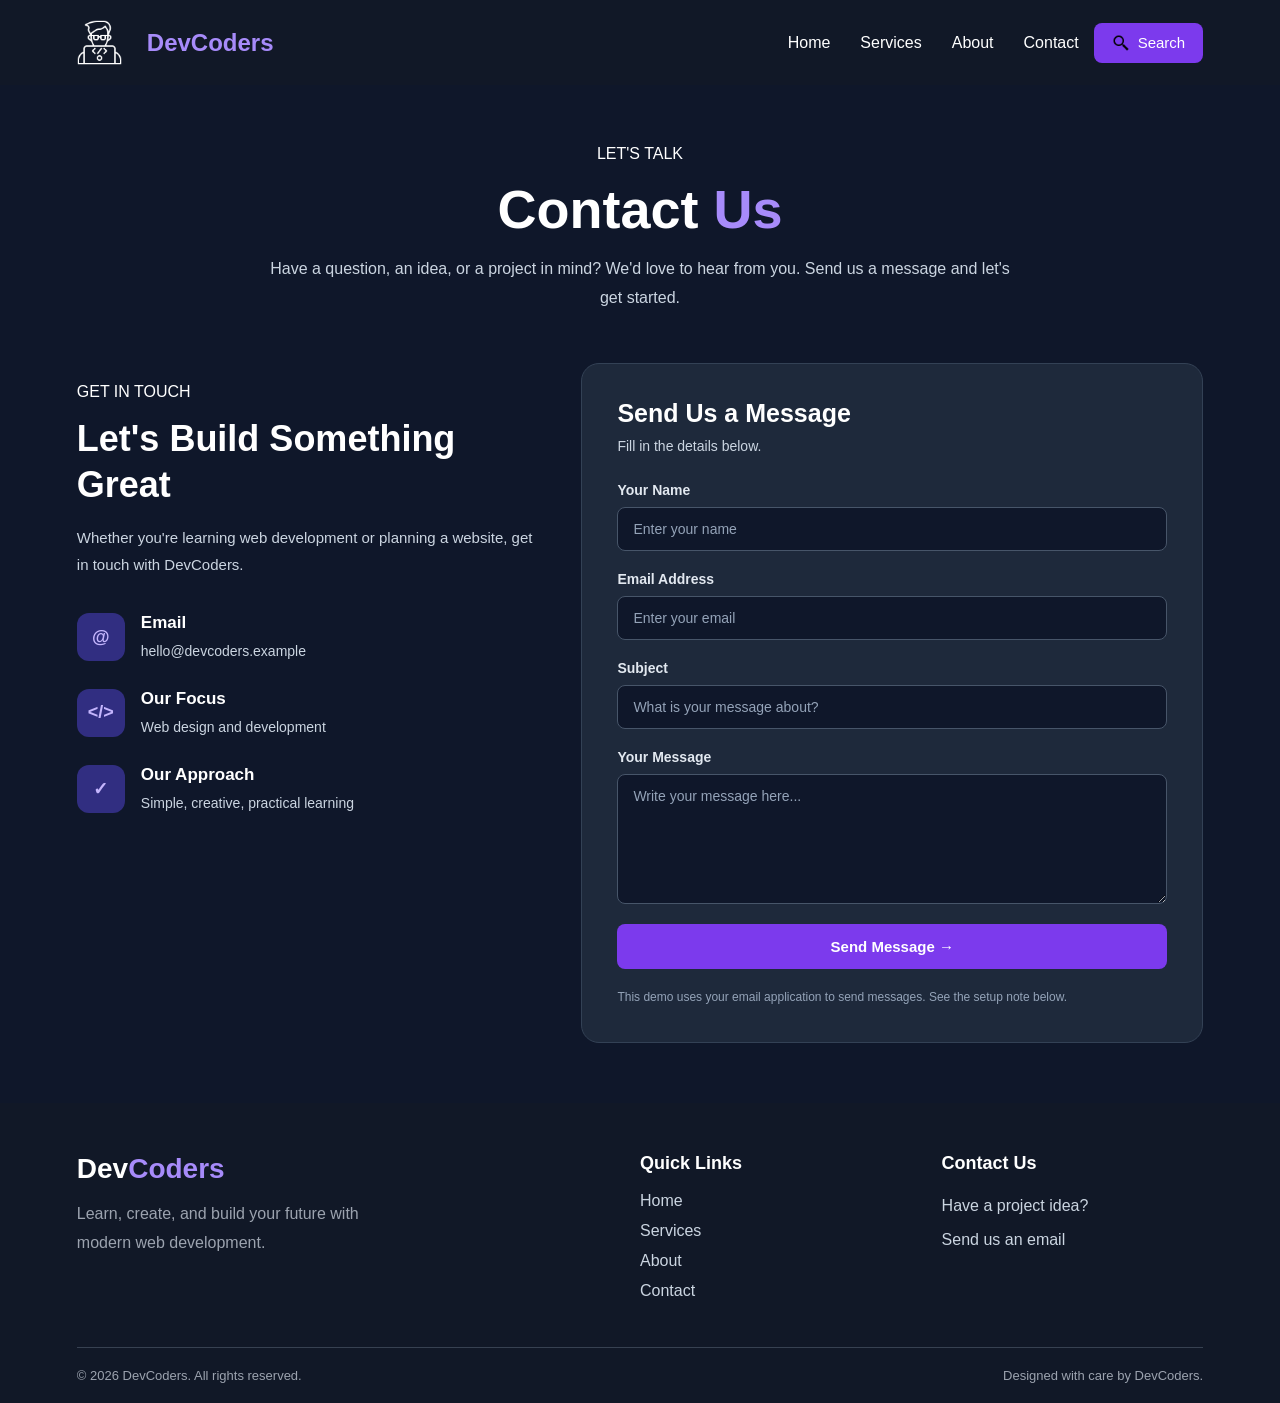
==== contact.html @ a84eab38 "Add files via upload" ====
<!DOCTYPE html>
<html lang="en">
<head>
    <meta charset="UTF-8">
    <meta name="viewport" content="width=device-width, initial-scale=1.0">

    <title>Contact Us | DevCoders</title>

    <link rel="stylesheet" href="style.css">
</head>
<body>

    <!-- NAVBAR -->
    <header class="header">

        <div class="logo">
            <img src="img/coding.png" alt="DevCoders Logo">
        </div>

        <div class="logotext">DevCoders</div>

        <nav class="navbar">
            <ul>
                <li><a href="index.html">Home</a></li>
                <li><a href="services.html">Services</a></li>
                <li><a href="about.html">About</a></li>
                <li><a href="contact.html">Contact</a></li>
            </ul>
        </nav>

        <div class="button">
            <button class="search-btn" type="button">
                <img src="img/search-icon.png" alt="">
                Search
            </button>
        </div>

    </header>

    <!-- CONTACT PAGE -->
    <main class="contact-page">

        <!-- Page heading -->
        <section class="contact-hero">
            <p class="section-tag">LET'S TALK</p>

            <h1>Contact <span>Us</span></h1>

            <p>
                Have a question, an idea, or a project in mind?
                We'd love to hear from you. Send us a message
                and let's get started.
            </p>
        </section>

        <!-- Contact content -->
        <section class="contact-container">

            <!-- Contact information -->
            <div class="contact-info">
                <p class="section-tag">GET IN TOUCH</p>

                <h2>Let's Build Something Great</h2>

                <p class="contact-info-description">
                    Whether you're learning web development or
                    planning a website, get in touch with DevCoders.
                </p>

                <div class="contact-info-item">
                    <div class="contact-info-icon">@</div>

                    <div>
                        <h3>Email</h3>
                        <p>hello@devcoders.example</p>
                    </div>
                </div>

                <div class="contact-info-item">
                    <div class="contact-info-icon">&lt;/&gt;</div>

                    <div>
                        <h3>Our Focus</h3>
                        <p>Web design and development</p>
                    </div>
                </div>

                <div class="contact-info-item">
                    <div class="contact-info-icon">✓</div>

                    <div>
                        <h3>Our Approach</h3>
                        <p>Simple, creative, practical learning</p>
                    </div>
                </div>
            </div>

            <!-- Contact form -->
            <div class="contact-form-card">

                <h2>Send Us a Message</h2>

                <p class="form-description">
                    Fill in the details below.
                </p>

                <form class="contact-form"
                      action="mailto:hello@devcoders.example"
                      method="post"
                      enctype="text/plain">

                    <div class="form-group">
                        <label for="name">Your Name</label>

                        <input
                            type="text"
                            id="name"
                            name="Name"
                            placeholder="Enter your name"
                            required>
                    </div>

                    <div class="form-group">
                        <label for="email">Email Address</label>

                        <input
                            type="email"
                            id="email"
                            name="Email"
                            placeholder="Enter your email"
                            required>
                    </div>

                    <div class="form-group">
                        <label for="subject">Subject</label>

                        <input
                            type="text"
                            id="subject"
                            name="Subject"
                            placeholder="What is your message about?"
                            required>
                    </div>

                    <div class="form-group">
                        <label for="message">Your Message</label>

                        <textarea
                            id="message"
                            name="Message"
                            rows="5"
                            placeholder="Write your message here..."
                            required></textarea>
                    </div>

                    <button type="submit" class="contact-submit">
                        Send Message &rarr;
                    </button>

                </form>

                <p class="form-note">
                    This demo uses your email application to send
                    messages. See the setup note below.
                </p>

            </div>

        </section>

    </main>

    <!-- FOOTER: Same design as homepage -->
    <footer class="footer">

        <div class="footer-container">

            <div class="footer-brand">
                <h2>Dev<span>Coders</span></h2>

                <p>
                    Learn, create, and build your future
                    with modern web development.
                </p>
            </div>

            <div class="footer-links">
                <h3>Quick Links</h3>

                <ul>
                    <li><a href="index.html">Home</a></li>
                    <li><a href="services.html">Services</a></li>
                    <li><a href="about.html">About</a></li>
                    <li><a href="contact.html">Contact</a></li>
                </ul>
            </div>

            <div class="footer-contact">
                <h3>Contact Us</h3>

                <p>Have a project idea?</p>

                <a href="mailto:hello@devcoders.example">
                    Send us an email
                </a>
            </div>

        </div>

        <div class="footer-bottom">
            <p>&copy; 2026 DevCoders. All rights reserved.</p>

            <p>Designed with care by DevCoders.</p>
        </div>

    </footer>

</body>
</html>
---- style.css ----
/* Reset default browser spacing */
* {
    margin: 0;
    padding: 0;
    box-sizing: border-box;
}

/* Whole page */
body {
    font-family: Arial, sans-serif;
    background-color: #f5f7fb;
}

/* Header */
.header {
    display: flex;
    align-items: center;
    justify-content: space-between;
    background-color: #111827;
    padding: 15px 6%;
    color: white;
    min-height: 85px;
    gap: 15px;
}

/* Logo image */
.logo img {
    width: 45px;
    height: 45px;
    object-fit: contain;
    display: block;
    filter: invert(100%);
}

/* Logo text */
.logotext {
    font-size: 24px;
    font-weight: bold;
    color: #a78bfa;
    margin-right: auto;
    margin-left: 10px;
}

/* Navigation list */
.navbar ul {
    display: flex;
    align-items: center;
    gap: 30px;
    list-style: none;
}

/* Navigation links */
.navbar a {
    color: white;
    text-decoration: none;
    font-size: 16px;
    transition: color 0.3s;
}

/* Hover effect */
.navbar a:hover {
    color: #a78bfa;
}

/* Search button */
.search-btn {
    display: flex;
    align-items: center;
    gap: 8px;
    background-color: #7c3aed;
    color: white;
    border: none;
    padding: 11px 18px;
    border-radius: 8px;
    font-size: 15px;
    cursor: pointer;
}

/* Search icon */
.search-btn img {
    width: 18px;
    height: 18px;
    object-fit: contain;
}

/* Button hover */
.search-btn:hover {
    background-color: #6d28d9;
}

/* Main content area */

/* Main section */
.main {
    padding: 40px 6%;
    background-color: #0f172a;
}

/* Hero layout */
.hero {
    display: flex;
    align-items: center;
    justify-content: space-between;
    gap: 50px;
    max-width: 1200px;
    min-height: 520px;
    margin: 0 auto;
    padding: 50px 0;
}

/* Left side */
.hero-content {
    flex: 1;
    max-width: 600px;
}

/* Small welcome label */
.hero-tag {
    color: #c4b5fd;
    font-size: 13px;
    font-weight: bold;
    letter-spacing: 2px;
    margin-bottom: 20px;
}

/* Main heading */
.hero-content h1 {
    color: #ffffff;
    font-size: clamp(36px, 4.5vw, 58px);
    line-height: 1.15;
    margin-bottom: 22px;
}

/* Purple heading text */
.hero-content h1 span {
    display: block;
    color: #a78bfa;
}

/* Description */
.hero-description {
    color: #cbd5e1;
    font-size: 17px;
    line-height: 1.8;
    margin-bottom: 28px;
}

/* Buttons container */
.hero-buttons {
    display: flex;
    flex-wrap: wrap;
    gap: 15px;
    margin-bottom: 25px;
}

/* Both buttons */
.hero-btn {
    display: inline-block;
    padding: 14px 22px;
    border-radius: 8px;
    text-decoration: none;
    font-weight: bold;
    transition: 0.3s;
}

/* First button */
.primary-btn {
    background-color: #7c3aed;
    color: #ffffff;
}

.primary-btn:hover {
    background-color: #6d28d9;
    transform: translateY(-2px);
}

/* Second button */
.secondary-btn {
    border: 1px solid #64748b;
    color: #ffffff;
}

.secondary-btn:hover {
    border-color: #a78bfa;
    color: #c4b5fd;
}

/* Feature text */
.hero-features {
    display: flex;
    flex-wrap: wrap;
    gap: 20px;
    color: #cbd5e1;
    font-size: 13px;
}

/* Right side */
.hero-visual {
    flex: 1;
    min-width: 0;
    max-width: 480px;
    width: 100%;
}

/* Code card */
.code-card {
    background-color: #1e293b;
    border: 1px solid #334155;
    border-radius: 16px;
    overflow: hidden;
    box-shadow: 0 20px 50px rgba(0, 0, 0, 0.3);
}

/* Card top bar */
.code-header {
    display: flex;
    align-items: center;
    gap: 8px;
    padding: 16px;
    background-color: #273449;
}

/* Window dots */
.dot {
    width: 11px;
    height: 11px;
    border-radius: 50%;
}

.red {
    background-color: #f87171;
}

.yellow {
    background-color: #fbbf24;
}

.green {
    background-color: #4ade80;
}

.code-title {
    color: #cbd5e1;
    font-size: 13px;
    margin-left: 10px;
}

/* Card content */
.code-content {
    padding: 30px;
    color: #c4b5fd;
    font-family: monospace;
}

.code-content h2 {
    color: #ffffff;
    font-family: Arial, sans-serif;
    font-size: clamp(20px, 3vw, 28px);
    margin: 15px 0;
    overflow-wrap: anywhere;
}

.code-purple {
    color: #c084fc;
}

.code-comment {
    color: #94a3b8;
    margin-top: 25px;
    overflow-wrap: anywhere;
}

/* Skills labels */
.code-skills {
    display: flex;
    flex-wrap: wrap;
    gap: 10px;
    margin-top: 25px;
}

.code-skills span {
    background-color: #334155;
    color: #e2e8f0;
    padding: 8px 12px;
    border-radius: 6px;
    font-size: 12px;
}

/* Tablet and mobile */
@media (max-width: 800px) {
    .main {
        padding: 20px 6%;
    }

    .hero {
        flex-direction: column;
        align-items: stretch;
        gap: 40px;
        padding: 45px 0;
    }

    .hero-content {
        max-width: 100%;
    }

    .hero-visual {
        max-width: 100%;
    }

    .hero-content h1 {
        font-size: clamp(34px, 7vw, 48px);
    }
}

/* Small phones */
@media (max-width: 480px) {
    .hero-buttons {
        flex-direction: column;
    }

    .hero-btn {
        text-align: center;
    }

    .hero-features {
        flex-direction: column;
        gap: 10px;
    }

    .code-content {
        padding: 20px;
    }
}

/* Footer */

/* Footer */
.footer {
    background-color: #111827;
    color: #cbd5e1;
    padding: 50px 6% 20px;
}

/* Footer columns */
.footer-container {
    max-width: 1200px;
    margin: 0 auto;
    display: grid;
    grid-template-columns: 2fr 1fr 1fr;
    gap: 40px;
    padding-bottom: 35px;
}

/* Brand name */
.footer-brand h2 {
    color: #ffffff;
    font-size: 28px;
    margin-bottom: 15px;
}

.footer-brand h2 span {
    color: #a78bfa;
}

/* Brand description */
.footer-brand p {
    max-width: 320px;
    color: #9ca3af;
    line-height: 1.8;
}

/* Footer headings */
.footer-links h3,
.footer-contact h3 {
    color: #ffffff;
    font-size: 18px;
    margin-bottom: 18px;
}

/* Remove list bullets */
.footer-links ul {
    list-style: none;
}

/* Space between links */
.footer-links li {
    margin-bottom: 12px;
}

/* Footer links */
.footer a {
    color: #cbd5e1;
    text-decoration: none;
    transition: color 0.3s;
}

.footer a:hover {
    color: #a78bfa;
}

/* Contact paragraph */
.footer-contact p {
    margin-bottom: 12px;
    line-height: 1.7;
}

/* Copyright section */
.footer-bottom {
    max-width: 1200px;
    margin: 0 auto;
    padding-top: 20px;
    border-top: 1px solid #374151;
    display: flex;
    justify-content: space-between;
    align-items: center;
    gap: 15px;
    flex-wrap: wrap;
    color: #9ca3af;
    font-size: 13px;
}

/* Tablet layout */
@media (max-width: 800px) {
    .footer-container {
        grid-template-columns: 1fr 1fr;
        gap: 30px;
    }

    .footer-brand {
        grid-column: 1 / -1;
    }
}

/* Mobile layout */
@media (max-width: 480px) {
    .footer {
        padding: 35px 6% 20px;
    }

    .footer-container {
        grid-template-columns: 1fr;
        gap: 28px;
    }

    .footer-brand {
        grid-column: auto;
    }

    .footer-bottom {
        flex-direction: column;
        align-items: flex-start;
        line-height: 1.6;
    }
}




/* Separate Services Page */

.services-page {
    background: #0f172a;
    color: #fff;
    padding: 60px 6%;
    min-height: 70vh;
}

.services-hero {
    max-width: 750px;
    margin: 0 auto 50px;
    text-align: center;
}

.services-hero h1 {
    font-size: clamp(36px, 5vw, 52px);
    margin: 15px 0;
}

.services-hero h1 span {
    color: #a78bfa;
}

.services-hero > p:last-child {
    color: #cbd5e1;
    font-size: 16px;
    line-height: 1.8;
}

.services-page .services-container {
    max-width: 1200px;
}

.services-page .service-card {
    height: 100%;
}

.services-page .service-card h2 {
    font-size: 21px;
    margin-bottom: 15px;
}

.services-cta {
    text-align: center;
    margin: 70px auto 10px;
}

.services-cta h2 {
    font-size: clamp(25px, 4vw, 36px);
    margin-bottom: 15px;
}

.services-cta p {
    color: #cbd5e1;
    line-height: 1.8;
    margin-bottom: 25px;
}
/* Three-card layout */
.services-container {
    display: grid;
    grid-template-columns: repeat(3, minmax(0, 1fr));
    gap: 25px;
    max-width: 1200px;
    margin: 0 auto;
}

/* Individual card */
.service-card {
    background-color: #1e293b;
    border: 1px solid #334155;
    border-radius: 16px;
    padding: 30px;
    display: flex;
    flex-direction: column;
    align-items: flex-start;
    transition: transform 0.3s, border-color 0.3s,
                box-shadow 0.3s;
}

/* Card hover effect */
.service-card:hover {
    transform: translateY(-8px);
    border-color: #8b5cf6;
    box-shadow: 0 15px 35px rgba(124, 58, 237, 0.15);
}

/* Icon box */
.service-icon {
    width: 58px;
    height: 58px;
    display: flex;
    align-items: center;
    justify-content: center;
    background-color: #312e81;
    color: #c4b5fd;
    border-radius: 12px;
    font-size: 27px;
    font-weight: bold;
    margin-bottom: 24px;
}

/* Card title */
.service-card h3 {
    color: #ffffff;
    font-size: 21px;
    margin-bottom: 15px;
}

/* Card description */
.service-card p {
    color: #cbd5e1;
    font-size: 15px;
    line-height: 1.8;
    margin-bottom: 24px;
}

/* Link at bottom */
.service-link {
    color: #c4b5fd;
    text-decoration: none;
    font-weight: bold;
    margin-top: auto;
}

.service-link:hover {
    color: #ffffff;
}

@media (max-width: 600px) {
    .services-page {
        padding: 40px 6%;
    }

    .services-cta {
        margin-top: 45px;
    }
}


/* ==============================
   ABOUT PAGE
============================== */

.about-page {
    background-color: #0f172a;
    color: #ffffff;
    padding: 60px 6%;
}

/* About introduction */
.about-hero {
    max-width: 800px;
    margin: 0 auto 70px;
    text-align: center;
}

.about-hero h1 {
    font-size: clamp(36px, 5vw, 54px);
    margin: 15px 0;
}

.about-hero h1 span,
.about-text h2 span {
    color: #a78bfa;
}

.about-hero > p:last-child {
    max-width: 680px;
    margin: 0 auto;
    color: #cbd5e1;
    font-size: 17px;
    line-height: 1.8;
}

/* Story section */
.about-content {
    max-width: 1200px;
    margin: 0 auto 70px;

    display: grid;
    grid-template-columns: repeat(2, minmax(0, 1fr));
    align-items: center;
    gap: 50px;
}

.about-text h2 {
    font-size: clamp(28px, 4vw, 40px);
    line-height: 1.3;
    margin: 15px 0 22px;
}

.about-text > p:not(.section-tag) {
    color: #cbd5e1;
    font-size: 15px;
    line-height: 1.9;
    margin-bottom: 18px;
}

/* Decorative code panel */
.about-visual {
    min-width: 0;
}

.about-code-card {
    background-color: #1e293b;
    border: 1px solid #334155;
    border-radius: 18px;
    padding: 35px;
    box-shadow: 0 20px 50px rgba(0, 0, 0, 0.2);
}

.about-code-card .code-comment {
    color: #94a3b8;
    font-family: monospace;
    overflow-wrap: anywhere;
}

.about-code-card h3 {
    font-size: clamp(34px, 5vw, 52px);
    line-height: 1.3;
    margin: 25px 0;
}

.about-code-card h3 span {
    color: #a78bfa;
}

.about-skills {
    display: flex;
    flex-wrap: wrap;
    gap: 10px;
}

.about-skills span {
    background-color: #312e81;
    color: #ddd6fe;
    padding: 9px 12px;
    border-radius: 7px;
    font-size: 12px;
}

/* Mission, vision, values */
.about-values {
    max-width: 1200px;
    margin: 0 auto 70px;

    display: grid;
    grid-template-columns: repeat(3, minmax(0, 1fr));
    gap: 25px;
}

.value-card {
    background-color: #1e293b;
    border: 1px solid #334155;
    border-radius: 16px;
    padding: 30px;

    transition:
        transform 0.3s,
        border-color 0.3s,
        box-shadow 0.3s;
}

.value-card:hover {
    transform: translateY(-6px);
    border-color: #8b5cf6;
    box-shadow: 0 15px 35px rgba(124, 58, 237, 0.12);
}

.value-card .service-icon {
    margin-bottom: 20px;
}

.value-card h2 {
    font-size: 21px;
    margin-bottom: 15px;
}

.value-card p {
    color: #cbd5e1;
    font-size: 15px;
    line-height: 1.8;
}

/* About call to action */
.about-cta {
    max-width: 800px;
    margin: 0 auto;
    text-align: center;
    padding: 35px 0 20px;
}

.about-cta h2 {
    font-size: clamp(26px, 4vw, 36px);
    margin-bottom: 15px;
}

.about-cta p {
    color: #cbd5e1;
    line-height: 1.8;
    margin-bottom: 25px;
}

/* Tablet */
@media (max-width: 900px) {
    .about-content {
        grid-template-columns: 1fr;
        gap: 30px;
    }

    .about-values {
        grid-template-columns: repeat(2, minmax(0, 1fr));
    }
}

/* Mobile */
@media (max-width: 600px) {
    .about-page {
        padding: 40px 6%;
    }

    .about-hero {
        margin-bottom: 45px;
    }

    .about-content {
        margin-bottom: 45px;
    }

    .about-code-card {
        padding: 25px;
    }

    .about-values {
        grid-template-columns: 1fr;
        gap: 20px;
        margin-bottom: 45px;
    }

    .value-card {
        padding: 25px;
    }
}


/* ==============================
   CONTACT PAGE
============================== */

.contact-page {
    background-color: #0f172a;
    color: #ffffff;
    padding: 60px 6%;
    min-height: 70vh;
}

/* Page heading */
.contact-hero {
    max-width: 750px;
    margin: 0 auto 50px;
    text-align: center;
}

.contact-hero h1 {
    font-size: clamp(36px, 5vw, 54px);
    margin: 15px 0;
}

.contact-hero h1 span {
    color: #a78bfa;
}

.contact-hero > p:last-child {
    color: #cbd5e1;
    font-size: 16px;
    line-height: 1.8;
}

/* Main two-column layout */
.contact-container {
    display: grid;
    grid-template-columns: minmax(0, 0.85fr) minmax(0, 1.15fr);
    gap: 45px;
    max-width: 1200px;
    margin: 0 auto;
    align-items: start;
}

/* Left contact information */
.contact-info {
    padding: 20px 0;
}

.contact-info h2 {
    font-size: clamp(26px, 3vw, 36px);
    line-height: 1.3;
    margin: 15px 0;
}

.contact-info-description {
    color: #cbd5e1;
    font-size: 15px;
    line-height: 1.8;
    margin-bottom: 35px;
}

.contact-info-item {
    display: flex;
    align-items: flex-start;
    gap: 16px;
    margin-bottom: 25px;
}

.contact-info-icon {
    width: 48px;
    height: 48px;
    flex-shrink: 0;

    display: flex;
    align-items: center;
    justify-content: center;

    background-color: #312e81;
    color: #c4b5fd;
    border-radius: 12px;
    font-size: 18px;
    font-weight: bold;
}

.contact-info-item h3 {
    font-size: 17px;
    margin-bottom: 7px;
}

.contact-info-item p {
    color: #cbd5e1;
    font-size: 14px;
    line-height: 1.7;
    overflow-wrap: anywhere;
}

/* Form card */
.contact-form-card {
    background-color: #1e293b;
    border: 1px solid #334155;
    border-radius: 18px;
    padding: 35px;
}

.contact-form-card h2 {
    font-size: 25px;
    margin-bottom: 10px;
}

.form-description {
    color: #cbd5e1;
    font-size: 14px;
    margin-bottom: 28px;
}

/* Form fields */
.contact-form {
    display: flex;
    flex-direction: column;
    gap: 20px;
}

.form-group {
    display: flex;
    flex-direction: column;
    gap: 9px;
}

.form-group label {
    color: #e2e8f0;
    font-size: 14px;
    font-weight: bold;
}

.form-group input,
.form-group textarea {
    width: 100%;
    min-width: 0;
    padding: 13px 15px;

    background-color: #0f172a;
    color: #ffffff;

    border: 1px solid #475569;
    border-radius: 8px;

    font: inherit;
    font-size: 14px;
}

.form-group input::placeholder,
.form-group textarea::placeholder {
    color: #94a3b8;
}

.form-group input:focus,
.form-group textarea:focus {
    outline: 2px solid #8b5cf6;
    border-color: #8b5cf6;
}

.form-group textarea {
    resize: vertical;
    min-height: 130px;
}

/* Submit button */
.contact-submit {
    width: 100%;
    padding: 14px 20px;

    background-color: #7c3aed;
    color: #ffffff;

    border: none;
    border-radius: 8px;

    font-size: 15px;
    font-weight: bold;
    cursor: pointer;

    transition: background-color 0.3s,
                transform 0.3s;
}

.contact-submit:hover {
    background-color: #6d28d9;
    transform: translateY(-2px);
}

.form-note {
    color: #94a3b8;
    font-size: 12px;
    line-height: 1.7;
    margin-top: 18px;
}

/* Tablet and smaller screens */
@media (max-width: 850px) {
    .contact-container {
        grid-template-columns: 1fr;
        gap: 25px;
    }

    .contact-info {
        padding: 0;
    }

    .contact-info-description {
        margin-bottom: 25px;
    }
}

/* Mobile */
@media (max-width: 600px) {
    .contact-page {
        padding: 40px 6%;
    }

    .contact-hero {
        margin-bottom: 35px;
    }

    .contact-form-card {
        padding: 22px;
    }
}


/* PROJECT BOOKING PAGE */

.booking-page {
  background: #0f172a;
  color: #fff;
  min-height: 80vh;
  padding: 60px 6%;
}

.booking-intro {
  max-width: 750px;
  margin: 0 auto 40px;
  text-align: center;
}

.booking-intro h1 {
  font-size: clamp(34px, 5vw, 50px);
  margin: 15px 0;
}

.booking-intro h1 span {
  color: #a78bfa;
}

.booking-intro > p:last-child {
  color: #cbd5e1;
  line-height: 1.8;
}

.booking-form {
  max-width: 850px;
  margin: 0 auto;
  padding: 30px;
  background: #111827;
  border: 1px solid #334155;
  border-radius: 18px;
}

.booking-form fieldset {
  border: 1px solid #374151;
  border-radius: 12px;
  padding: 24px;
  margin-bottom: 30px;
  min-width: 0;
}

.booking-form legend {
  color: #c4b5fd;
  font-weight: bold;
  padding: 0 10px;
}

.booking-form > fieldset > label {
  display: block;
  margin: 18px 0 8px;
  color: #e5e7eb;
}

.booking-form input:not([type="checkbox"]),
.booking-form select,
.booking-form textarea {
  display: block;
  width: 100%;
  box-sizing: border-box;
  padding: 13px;
  background: #1f2937;
  color: #fff;
  border: 1px solid #475569;
  border-radius: 8px;
  font: inherit;
}

.booking-form input:focus,
.booking-form select:focus,
.booking-form textarea:focus {
  outline: 2px solid #a78bfa;
  outline-offset: 2px;
}

.booking-form textarea {
  resize: vertical;
}

.booking-consent {
  margin: 20px 0;
  color: #cbd5e1;
  line-height: 1.7;
}

.booking-consent input {
  accent-color: #a78bfa;
}

.booking-submit {
  display: block;
  width: 100%;
  padding: 15px;
  background: #8b5cf6;
  color: #fff;
  border: none;
  border-radius: 9px;
  font-size: 16px;
  font-weight: bold;
  cursor: pointer;
}

.booking-submit:hover {
  background: #7c3aed;
}

.booking-note {
  color: #94a3b8;
  text-align: center;
  font-size: 13px;
  line-height: 1.6;
  margin-top: 18px;
}

@media (max-width: 600px) {
  .booking-page {
    padding: 40px 5%;
  }

  .booking-form {
    padding: 18px;
  }

  .booking-form fieldset {
    padding: 18px 14px;
  }
}
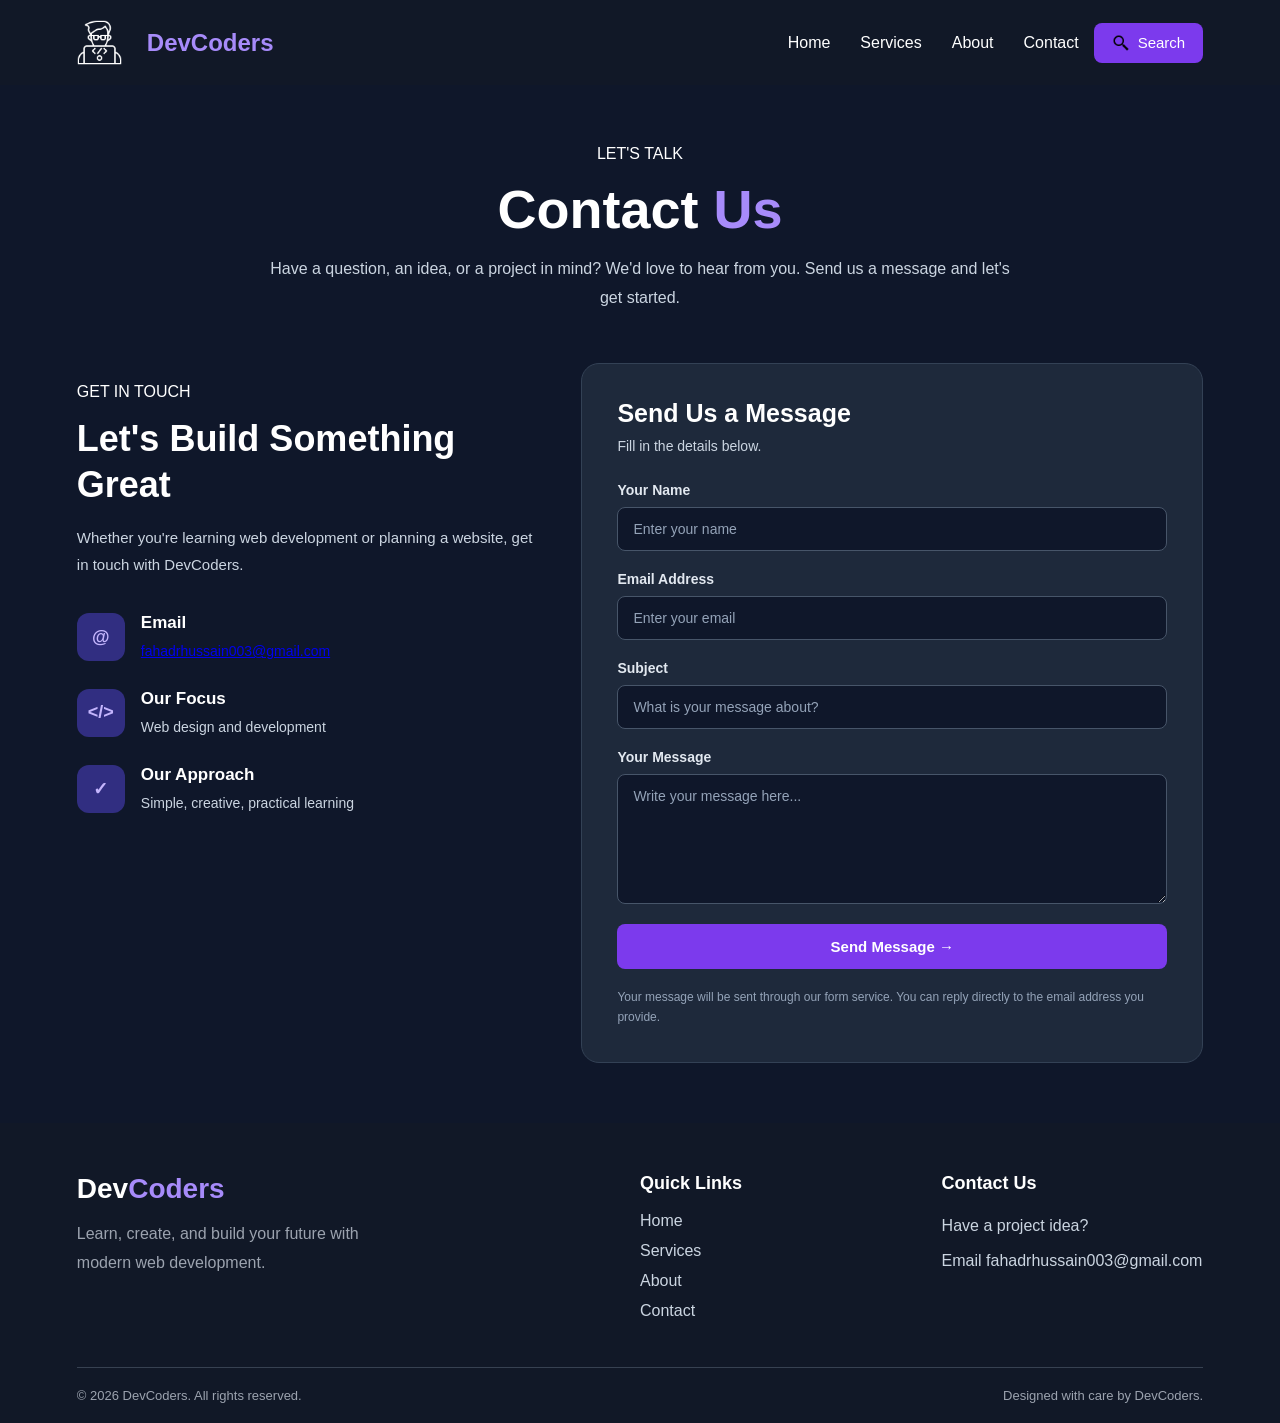
==== commit 05043e68: "contact.html" ====
--- a/contact.html
+++ b/contact.html
@@ -73,7 +73,7 @@
 
                     <div>
                         <h3>Email</h3>
-                        <p>hello@devcoders.example</p>
+                        <p><a href="mailto:fahadrhussain003@gmail.com">fahadrhussain003@gmail.com</a></p>
                     </div>
                 </div>
 
@@ -106,9 +106,11 @@
                 </p>
 
                 <form class="contact-form"
-                      action="mailto:hello@devcoders.example"
-                      method="post"
-                      enctype="text/plain">
+                      action="https://formsubmit.co/fahadrhussain003@gmail.com"
+                      method="POST">
+                    <input type="hidden" name="_subject" id="email-subject" value="New message from DevCoders contact page">
+                    <input type="hidden" name="_template" value="table">
+                    <input type="text" name="_honey" style="display:none" tabindex="-1" autocomplete="off">
 
                     <div class="form-group">
                         <label for="name">Your Name</label>
@@ -127,7 +129,7 @@
                         <input
                             type="email"
                             id="email"
-                            name="Email"
+                            name="email"
                             placeholder="Enter your email"
                             required>
                     </div>
@@ -160,10 +162,19 @@
 
                 </form>
 
-                <p class="form-note">
-                    This demo uses your email application to send
-                    messages. See the setup note below.
-                </p>
+                <p class="form-note" id="form-note">
+                    Your message will be sent through our form service. You can reply directly to the email address you provide.
+                </p>
+
+                <script>
+                    const contactForm = document.querySelector(".contact-form");
+                    const subjectInput = document.getElementById("subject");
+                    const emailSubject = document.getElementById("email-subject");
+
+                    contactForm.addEventListener("submit", function () {
+                        emailSubject.value = "DevCoders contact: " + subjectInput.value.trim();
+                    });
+                </script>
 
             </div>
 
@@ -201,8 +212,8 @@
 
                 <p>Have a project idea?</p>
 
-                <a href="mailto:hello@devcoders.example">
-                    Send us an email
+                <a href="mailto:fahadrhussain003@gmail.com">
+                    Email fahadrhussain003@gmail.com
                 </a>
             </div>
 
--- a/style.css
+++ b/style.css
@@ -1,1165 +1,1614 @@
-
-/* Reset default browser spacing */
-* {
-    margin: 0;
-    padding: 0;
-    box-sizing: border-box;
-}
-
-/* Whole page */
-body {
-    font-family: Arial, sans-serif;
-    background-color: #f5f7fb;
-}
-
-/* Header */
-.header {
-    display: flex;
-    align-items: center;
-    justify-content: space-between;
-    background-color: #111827;
-    padding: 15px 6%;
-    color: white;
-    min-height: 85px;
-    gap: 15px;
-}
-
-/* Logo image */
-.logo img {
-    width: 45px;
-    height: 45px;
-    object-fit: contain;
-    display: block;
-    filter: invert(100%);
-}
-
-/* Logo text */
-.logotext {
-    font-size: 24px;
-    font-weight: bold;
-    color: #a78bfa;
-    margin-right: auto;
-    margin-left: 10px;
-}
-
-/* Navigation list */
-.navbar ul {
-    display: flex;
-    align-items: center;
-    gap: 30px;
-    list-style: none;
-}
-
-/* Navigation links */
-.navbar a {
-    color: white;
-    text-decoration: none;
-    font-size: 16px;
-    transition: color 0.3s;
-}
-
-/* Hover effect */
-.navbar a:hover {
-    color: #a78bfa;
-}
-
-/* Search button */
-.search-btn {
-    display: flex;
-    align-items: center;
-    gap: 8px;
-    background-color: #7c3aed;
-    color: white;
-    border: none;
-    padding: 11px 18px;
-    border-radius: 8px;
-    font-size: 15px;
-    cursor: pointer;
-}
-
-/* Search icon */
-.search-btn img {
-    width: 18px;
-    height: 18px;
-    object-fit: contain;
-}
-
-/* Button hover */
-.search-btn:hover {
-    background-color: #6d28d9;
-}
-
-/* Main content area */
-
-/* Main section */
-.main {
-    padding: 40px 6%;
-    background-color: #0f172a;
-}
-
-/* Hero layout */
-.hero {
-    display: flex;
-    align-items: center;
-    justify-content: space-between;
-    gap: 50px;
-    max-width: 1200px;
-    min-height: 520px;
-    margin: 0 auto;
-    padding: 50px 0;
-}
-
-/* Left side */
-.hero-content {
-    flex: 1;
-    max-width: 600px;
-}
-
-/* Small welcome label */
-.hero-tag {
-    color: #c4b5fd;
-    font-size: 13px;
-    font-weight: bold;
-    letter-spacing: 2px;
-    margin-bottom: 20px;
-}
-
-/* Main heading */
-.hero-content h1 {
-    color: #ffffff;
-    font-size: clamp(36px, 4.5vw, 58px);
-    line-height: 1.15;
-    margin-bottom: 22px;
-}
-
-/* Purple heading text */
-.hero-content h1 span {
-    display: block;
-    color: #a78bfa;
-}
-
-/* Description */
-.hero-description {
-    color: #cbd5e1;
-    font-size: 17px;
-    line-height: 1.8;
-    margin-bottom: 28px;
-}
-
-/* Buttons container */
-.hero-buttons {
-    display: flex;
-    flex-wrap: wrap;
-    gap: 15px;
-    margin-bottom: 25px;
-}
-
-/* Both buttons */
-.hero-btn {
-    display: inline-block;
-    padding: 14px 22px;
-    border-radius: 8px;
-    text-decoration: none;
-    font-weight: bold;
-    transition: 0.3s;
-}
-
-/* First button */
-.primary-btn {
-    background-color: #7c3aed;
-    color: #ffffff;
-}
-
-.primary-btn:hover {
-    background-color: #6d28d9;
-    transform: translateY(-2px);
-}
-
-/* Second button */
-.secondary-btn {
-    border: 1px solid #64748b;
-    color: #ffffff;
-}
-
-.secondary-btn:hover {
-    border-color: #a78bfa;
-    color: #c4b5fd;
-}
-
-/* Feature text */
-.hero-features {
-    display: flex;
-    flex-wrap: wrap;
-    gap: 20px;
-    color: #cbd5e1;
-    font-size: 13px;
-}
-
-/* Right side */
-.hero-visual {
-    flex: 1;
-    min-width: 0;
-    max-width: 480px;
-    width: 100%;
-}
-
-/* Code card */
-.code-card {
-    background-color: #1e293b;
-    border: 1px solid #334155;
-    border-radius: 16px;
-    overflow: hidden;
-    box-shadow: 0 20px 50px rgba(0, 0, 0, 0.3);
-}
-
-/* Card top bar */
-.code-header {
-    display: flex;
-    align-items: center;
-    gap: 8px;
-    padding: 16px;
-    background-color: #273449;
-}
-
-/* Window dots */
-.dot {
-    width: 11px;
-    height: 11px;
-    border-radius: 50%;
-}
-
-.red {
-    background-color: #f87171;
-}
-
-.yellow {
-    background-color: #fbbf24;
-}
-
-.green {
-    background-color: #4ade80;
-}
-
-.code-title {
-    color: #cbd5e1;
-    font-size: 13px;
-    margin-left: 10px;
-}
-
-/* Card content */
-.code-content {
-    padding: 30px;
-    color: #c4b5fd;
-    font-family: monospace;
-}
-
-.code-content h2 {
-    color: #ffffff;
-    font-family: Arial, sans-serif;
-    font-size: clamp(20px, 3vw, 28px);
-    margin: 15px 0;
-    overflow-wrap: anywhere;
-}
-
-.code-purple {
-    color: #c084fc;
-}
-
-.code-comment {
-    color: #94a3b8;
-    margin-top: 25px;
-    overflow-wrap: anywhere;
-}
-
-/* Skills labels */
-.code-skills {
-    display: flex;
-    flex-wrap: wrap;
-    gap: 10px;
-    margin-top: 25px;
-}
-
-.code-skills span {
-    background-color: #334155;
-    color: #e2e8f0;
-    padding: 8px 12px;
-    border-radius: 6px;
-    font-size: 12px;
-}
-
-/* Tablet and mobile */
-@media (max-width: 800px) {
-    .main {
-        padding: 20px 6%;
-    }
-
-    .hero {
-        flex-direction: column;
-        align-items: stretch;
-        gap: 40px;
-        padding: 45px 0;
-    }
-
-    .hero-content {
-        max-width: 100%;
-    }
-
-    .hero-visual {
-        max-width: 100%;
-    }
-
-    .hero-content h1 {
-        font-size: clamp(34px, 7vw, 48px);
-    }
-}
-
-/* Small phones */
-@media (max-width: 480px) {
-    .hero-buttons {
-        flex-direction: column;
-    }
-
-    .hero-btn {
-        text-align: center;
-    }
-
-    .hero-features {
-        flex-direction: column;
-        gap: 10px;
-    }
-
-    .code-content {
-        padding: 20px;
-    }
-}
-
-/* Footer */
-
-/* Footer */
-.footer {
-    background-color: #111827;
-    color: #cbd5e1;
-    padding: 50px 6% 20px;
-}
-
-/* Footer columns */
-.footer-container {
-    max-width: 1200px;
-    margin: 0 auto;
-    display: grid;
-    grid-template-columns: 2fr 1fr 1fr;
-    gap: 40px;
-    padding-bottom: 35px;
-}
-
-/* Brand name */
-.footer-brand h2 {
-    color: #ffffff;
-    font-size: 28px;
-    margin-bottom: 15px;
-}
-
-.footer-brand h2 span {
-    color: #a78bfa;
-}
-
-/* Brand description */
-.footer-brand p {
-    max-width: 320px;
-    color: #9ca3af;
-    line-height: 1.8;
-}
-
-/* Footer headings */
-.footer-links h3,
-.footer-contact h3 {
-    color: #ffffff;
-    font-size: 18px;
-    margin-bottom: 18px;
-}
-
-/* Remove list bullets */
-.footer-links ul {
-    list-style: none;
-}
-
-/* Space between links */
-.footer-links li {
-    margin-bottom: 12px;
-}
-
-/* Footer links */
-.footer a {
-    color: #cbd5e1;
-    text-decoration: none;
-    transition: color 0.3s;
-}
-
-.footer a:hover {
-    color: #a78bfa;
-}
-
-/* Contact paragraph */
-.footer-contact p {
-    margin-bottom: 12px;
-    line-height: 1.7;
-}
-
-/* Copyright section */
-.footer-bottom {
-    max-width: 1200px;
-    margin: 0 auto;
-    padding-top: 20px;
-    border-top: 1px solid #374151;
-    display: flex;
-    justify-content: space-between;
-    align-items: center;
-    gap: 15px;
-    flex-wrap: wrap;
-    color: #9ca3af;
-    font-size: 13px;
-}
-
-/* Tablet layout */
-@media (max-width: 800px) {
-    .footer-container {
-        grid-template-columns: 1fr 1fr;
-        gap: 30px;
-    }
-
-    .footer-brand {
-        grid-column: 1 / -1;
-    }
-}
-
-/* Mobile layout */
-@media (max-width: 480px) {
-    .footer {
-        padding: 35px 6% 20px;
-    }
-
-    .footer-container {
-        grid-template-columns: 1fr;
-        gap: 28px;
-    }
-
-    .footer-brand {
-        grid-column: auto;
-    }
-
-    .footer-bottom {
-        flex-direction: column;
-        align-items: flex-start;
-        line-height: 1.6;
-    }
-}
-
-
-
-
-/* Separate Services Page */
-
-.services-page {
-    background: #0f172a;
-    color: #fff;
-    padding: 60px 6%;
-    min-height: 70vh;
-}
-
-.services-hero {
-    max-width: 750px;
-    margin: 0 auto 50px;
-    text-align: center;
-}
-
-.services-hero h1 {
-    font-size: clamp(36px, 5vw, 52px);
-    margin: 15px 0;
-}
-
-.services-hero h1 span {
-    color: #a78bfa;
-}
-
-.services-hero > p:last-child {
-    color: #cbd5e1;
-    font-size: 16px;
-    line-height: 1.8;
-}
-
-.services-page .services-container {
-    max-width: 1200px;
-}
-
-.services-page .service-card {
-    height: 100%;
-}
-
-.services-page .service-card h2 {
-    font-size: 21px;
-    margin-bottom: 15px;
-}
-
-.services-cta {
-    text-align: center;
-    margin: 70px auto 10px;
-}
-
-.services-cta h2 {
-    font-size: clamp(25px, 4vw, 36px);
-    margin-bottom: 15px;
-}
-
-.services-cta p {
-    color: #cbd5e1;
-    line-height: 1.8;
-    margin-bottom: 25px;
-}
-/* Three-card layout */
-.services-container {
-    display: grid;
-    grid-template-columns: repeat(3, minmax(0, 1fr));
-    gap: 25px;
-    max-width: 1200px;
-    margin: 0 auto;
-}
-
-/* Individual card */
-.service-card {
-    background-color: #1e293b;
-    border: 1px solid #334155;
-    border-radius: 16px;
-    padding: 30px;
-    display: flex;
-    flex-direction: column;
-    align-items: flex-start;
-    transition: transform 0.3s, border-color 0.3s,
-                box-shadow 0.3s;
-}
-
-/* Card hover effect */
-.service-card:hover {
-    transform: translateY(-8px);
-    border-color: #8b5cf6;
-    box-shadow: 0 15px 35px rgba(124, 58, 237, 0.15);
-}
-
-/* Icon box */
-.service-icon {
-    width: 58px;
-    height: 58px;
-    display: flex;
-    align-items: center;
-    justify-content: center;
-    background-color: #312e81;
-    color: #c4b5fd;
-    border-radius: 12px;
-    font-size: 27px;
-    font-weight: bold;
-    margin-bottom: 24px;
-}
-
-/* Card title */
-.service-card h3 {
-    color: #ffffff;
-    font-size: 21px;
-    margin-bottom: 15px;
-}
-
-/* Card description */
-.service-card p {
-    color: #cbd5e1;
-    font-size: 15px;
-    line-height: 1.8;
-    margin-bottom: 24px;
-}
-
-/* Link at bottom */
-.service-link {
-    color: #c4b5fd;
-    text-decoration: none;
-    font-weight: bold;
-    margin-top: auto;
-}
-
-.service-link:hover {
-    color: #ffffff;
-}
-
-@media (max-width: 600px) {
-    .services-page {
-        padding: 40px 6%;
-    }
-
-    .services-cta {
-        margin-top: 45px;
-    }
-}
-
-
-/* ==============================
-   ABOUT PAGE
-============================== */
-
-.about-page {
-    background-color: #0f172a;
-    color: #ffffff;
-    padding: 60px 6%;
-}
-
-/* About introduction */
-.about-hero {
-    max-width: 800px;
-    margin: 0 auto 70px;
-    text-align: center;
-}
-
-.about-hero h1 {
-    font-size: clamp(36px, 5vw, 54px);
-    margin: 15px 0;
-}
-
-.about-hero h1 span,
-.about-text h2 span {
-    color: #a78bfa;
-}
-
-.about-hero > p:last-child {
-    max-width: 680px;
-    margin: 0 auto;
-    color: #cbd5e1;
-    font-size: 17px;
-    line-height: 1.8;
-}
-
-/* Story section */
-.about-content {
-    max-width: 1200px;
-    margin: 0 auto 70px;
-
-    display: grid;
-    grid-template-columns: repeat(2, minmax(0, 1fr));
-    align-items: center;
-    gap: 50px;
-}
-
-.about-text h2 {
-    font-size: clamp(28px, 4vw, 40px);
-    line-height: 1.3;
-    margin: 15px 0 22px;
-}
-
-.about-text > p:not(.section-tag) {
-    color: #cbd5e1;
-    font-size: 15px;
-    line-height: 1.9;
-    margin-bottom: 18px;
-}
-
-/* Decorative code panel */
-.about-visual {
-    min-width: 0;
-}
-
-.about-code-card {
-    background-color: #1e293b;
-    border: 1px solid #334155;
-    border-radius: 18px;
-    padding: 35px;
-    box-shadow: 0 20px 50px rgba(0, 0, 0, 0.2);
-}
-
-.about-code-card .code-comment {
-    color: #94a3b8;
-    font-family: monospace;
-    overflow-wrap: anywhere;
-}
-
-.about-code-card h3 {
-    font-size: clamp(34px, 5vw, 52px);
-    line-height: 1.3;
-    margin: 25px 0;
-}
-
-.about-code-card h3 span {
-    color: #a78bfa;
-}
-
-.about-skills {
-    display: flex;
-    flex-wrap: wrap;
-    gap: 10px;
-}
-
-.about-skills span {
-    background-color: #312e81;
-    color: #ddd6fe;
-    padding: 9px 12px;
-    border-radius: 7px;
-    font-size: 12px;
-}
-
-/* Mission, vision, values */
-.about-values {
-    max-width: 1200px;
-    margin: 0 auto 70px;
-
-    display: grid;
-    grid-template-columns: repeat(3, minmax(0, 1fr));
-    gap: 25px;
-}
-
-.value-card {
-    background-color: #1e293b;
-    border: 1px solid #334155;
-    border-radius: 16px;
-    padding: 30px;
-
-    transition:
-        transform 0.3s,
-        border-color 0.3s,
-        box-shadow 0.3s;
-}
-
-.value-card:hover {
-    transform: translateY(-6px);
-    border-color: #8b5cf6;
-    box-shadow: 0 15px 35px rgba(124, 58, 237, 0.12);
-}
-
-.value-card .service-icon {
-    margin-bottom: 20px;
-}
-
-.value-card h2 {
-    font-size: 21px;
-    margin-bottom: 15px;
-}
-
-.value-card p {
-    color: #cbd5e1;
-    font-size: 15px;
-    line-height: 1.8;
-}
-
-/* About call to action */
-.about-cta {
-    max-width: 800px;
-    margin: 0 auto;
-    text-align: center;
-    padding: 35px 0 20px;
-}
-
-.about-cta h2 {
-    font-size: clamp(26px, 4vw, 36px);
-    margin-bottom: 15px;
-}
-
-.about-cta p {
-    color: #cbd5e1;
-    line-height: 1.8;
-    margin-bottom: 25px;
-}
-
-/* Tablet */
-@media (max-width: 900px) {
-    .about-content {
-        grid-template-columns: 1fr;
-        gap: 30px;
-    }
-
-    .about-values {
-        grid-template-columns: repeat(2, minmax(0, 1fr));
-    }
-}
-
-/* Mobile */
-@media (max-width: 600px) {
-    .about-page {
-        padding: 40px 6%;
-    }
-
-    .about-hero {
-        margin-bottom: 45px;
-    }
-
-    .about-content {
-        margin-bottom: 45px;
-    }
-
-    .about-code-card {
-        padding: 25px;
-    }
-
-    .about-values {
-        grid-template-columns: 1fr;
-        gap: 20px;
-        margin-bottom: 45px;
-    }
-
-    .value-card {
-        padding: 25px;
-    }
-}
-
-
-/* ==============================
-   CONTACT PAGE
-============================== */
-
-.contact-page {
-    background-color: #0f172a;
-    color: #ffffff;
-    padding: 60px 6%;
-    min-height: 70vh;
-}
-
-/* Page heading */
-.contact-hero {
-    max-width: 750px;
-    margin: 0 auto 50px;
-    text-align: center;
-}
-
-.contact-hero h1 {
-    font-size: clamp(36px, 5vw, 54px);
-    margin: 15px 0;
-}
-
-.contact-hero h1 span {
-    color: #a78bfa;
-}
-
-.contact-hero > p:last-child {
-    color: #cbd5e1;
-    font-size: 16px;
-    line-height: 1.8;
-}
-
-/* Main two-column layout */
-.contact-container {
-    display: grid;
-    grid-template-columns: minmax(0, 0.85fr) minmax(0, 1.15fr);
-    gap: 45px;
-    max-width: 1200px;
-    margin: 0 auto;
-    align-items: start;
-}
-
-/* Left contact information */
-.contact-info {
-    padding: 20px 0;
-}
-
-.contact-info h2 {
-    font-size: clamp(26px, 3vw, 36px);
-    line-height: 1.3;
-    margin: 15px 0;
-}
-
-.contact-info-description {
-    color: #cbd5e1;
-    font-size: 15px;
-    line-height: 1.8;
-    margin-bottom: 35px;
-}
-
-.contact-info-item {
-    display: flex;
-    align-items: flex-start;
-    gap: 16px;
-    margin-bottom: 25px;
-}
-
-.contact-info-icon {
-    width: 48px;
-    height: 48px;
-    flex-shrink: 0;
-
-    display: flex;
-    align-items: center;
-    justify-content: center;
-
-    background-color: #312e81;
-    color: #c4b5fd;
-    border-radius: 12px;
-    font-size: 18px;
-    font-weight: bold;
-}
-
-.contact-info-item h3 {
-    font-size: 17px;
-    margin-bottom: 7px;
-}
-
-.contact-info-item p {
-    color: #cbd5e1;
-    font-size: 14px;
-    line-height: 1.7;
-    overflow-wrap: anywhere;
-}
-
-/* Form card */
-.contact-form-card {
-    background-color: #1e293b;
-    border: 1px solid #334155;
-    border-radius: 18px;
-    padding: 35px;
-}
-
-.contact-form-card h2 {
-    font-size: 25px;
-    margin-bottom: 10px;
-}
-
-.form-description {
-    color: #cbd5e1;
-    font-size: 14px;
-    margin-bottom: 28px;
-}
-
-/* Form fields */
-.contact-form {
-    display: flex;
-    flex-direction: column;
-    gap: 20px;
-}
-
-.form-group {
-    display: flex;
-    flex-direction: column;
-    gap: 9px;
-}
-
-.form-group label {
-    color: #e2e8f0;
-    font-size: 14px;
-    font-weight: bold;
-}
-
-.form-group input,
-.form-group textarea {
-    width: 100%;
-    min-width: 0;
-    padding: 13px 15px;
-
-    background-color: #0f172a;
-    color: #ffffff;
-
-    border: 1px solid #475569;
-    border-radius: 8px;
-
-    font: inherit;
-    font-size: 14px;
-}
-
-.form-group input::placeholder,
-.form-group textarea::placeholder {
-    color: #94a3b8;
-}
-
-.form-group input:focus,
-.form-group textarea:focus {
-    outline: 2px solid #8b5cf6;
-    border-color: #8b5cf6;
-}
-
-.form-group textarea {
-    resize: vertical;
-    min-height: 130px;
-}
-
-/* Submit button */
-.contact-submit {
-    width: 100%;
-    padding: 14px 20px;
-
-    background-color: #7c3aed;
-    color: #ffffff;
-
-    border: none;
-    border-radius: 8px;
-
-    font-size: 15px;
-    font-weight: bold;
-    cursor: pointer;
-
-    transition: background-color 0.3s,
-                transform 0.3s;
-}
-
-.contact-submit:hover {
-    background-color: #6d28d9;
-    transform: translateY(-2px);
-}
-
-.form-note {
-    color: #94a3b8;
-    font-size: 12px;
-    line-height: 1.7;
-    margin-top: 18px;
-}
-
-/* Tablet and smaller screens */
-@media (max-width: 850px) {
-    .contact-container {
-        grid-template-columns: 1fr;
-        gap: 25px;
-    }
-
-    .contact-info {
-        padding: 0;
-    }
-
-    .contact-info-description {
-        margin-bottom: 25px;
-    }
-}
-
-/* Mobile */
-@media (max-width: 600px) {
-    .contact-page {
-        padding: 40px 6%;
-    }
-
-    .contact-hero {
-        margin-bottom: 35px;
-    }
-
-    .contact-form-card {
-        padding: 22px;
-    }
-}
-
-
-/* PROJECT BOOKING PAGE */
-
-.booking-page {
-  background: #0f172a;
-  color: #fff;
-  min-height: 80vh;
-  padding: 60px 6%;
-}
-
-.booking-intro {
-  max-width: 750px;
-  margin: 0 auto 40px;
-  text-align: center;
-}
-
-.booking-intro h1 {
-  font-size: clamp(34px, 5vw, 50px);
-  margin: 15px 0;
-}
-
-.booking-intro h1 span {
-  color: #a78bfa;
-}
-
-.booking-intro > p:last-child {
-  color: #cbd5e1;
-  line-height: 1.8;
-}
-
-.booking-form {
-  max-width: 850px;
-  margin: 0 auto;
-  padding: 30px;
-  background: #111827;
-  border: 1px solid #334155;
-  border-radius: 18px;
-}
-
-.booking-form fieldset {
-  border: 1px solid #374151;
-  border-radius: 12px;
-  padding: 24px;
-  margin-bottom: 30px;
-  min-width: 0;
-}
-
-.booking-form legend {
-  color: #c4b5fd;
-  font-weight: bold;
-  padding: 0 10px;
-}
-
-.booking-form > fieldset > label {
-  display: block;
-  margin: 18px 0 8px;
-  color: #e5e7eb;
-}
-
-.booking-form input:not([type="checkbox"]),
-.booking-form select,
-.booking-form textarea {
-  display: block;
-  width: 100%;
-  box-sizing: border-box;
-  padding: 13px;
-  background: #1f2937;
-  color: #fff;
-  border: 1px solid #475569;
-  border-radius: 8px;
-  font: inherit;
-}
-
-.booking-form input:focus,
-.booking-form select:focus,
-.booking-form textarea:focus {
-  outline: 2px solid #a78bfa;
-  outline-offset: 2px;
-}
-
-.booking-form textarea {
-  resize: vertical;
-}
-
-.booking-consent {
-  margin: 20px 0;
-  color: #cbd5e1;
-  line-height: 1.7;
-}
-
-.booking-consent input {
-  accent-color: #a78bfa;
-}
-
-.booking-submit {
-  display: block;
-  width: 100%;
-  padding: 15px;
-  background: #8b5cf6;
-  color: #fff;
-  border: none;
-  border-radius: 9px;
-  font-size: 16px;
-  font-weight: bold;
-  cursor: pointer;
-}
-
-.booking-submit:hover {
-  background: #7c3aed;
-}
-
-.booking-note {
-  color: #94a3b8;
-  text-align: center;
-  font-size: 13px;
-  line-height: 1.6;
-  margin-top: 18px;
-}
-
-@media (max-width: 600px) {
-  .booking-page {
-    padding: 40px 5%;
-  }
-
-  .booking-form {
-    padding: 18px;
-  }
-
-  .booking-form fieldset {
-    padding: 18px 14px;
-  }
-}
+
+/* Reset default browser spacing */
+* {
+    margin: 0;
+    padding: 0;
+    box-sizing: border-box;
+}
+
+/* Whole page */
+body {
+    font-family: Arial, sans-serif;
+    background-color: #f5f7fb;
+}
+
+/* Header */
+.header {
+    display: flex;
+    align-items: center;
+    justify-content: space-between;
+    background-color: #111827;
+    padding: 15px 6%;
+    color: white;
+    min-height: 85px;
+    gap: 15px;
+}
+
+/* Logo image */
+.logo img {
+    width: 45px;
+    height: 45px;
+    object-fit: contain;
+    display: block;
+    filter: invert(100%);
+}
+
+/* Logo text */
+.logotext {
+    font-size: 24px;
+    font-weight: bold;
+    color: #a78bfa;
+    margin-right: auto;
+    margin-left: 10px;
+}
+
+/* Navigation list */
+.navbar ul {
+    display: flex;
+    align-items: center;
+    gap: 30px;
+    list-style: none;
+}
+
+/* Navigation links */
+.navbar a {
+    color: white;
+    text-decoration: none;
+    font-size: 16px;
+    transition: color 0.3s;
+}
+
+/* Hover effect */
+.navbar a:hover {
+    color: #a78bfa;
+}
+
+/* Search button */
+.search-btn {
+    display: flex;
+    align-items: center;
+    gap: 8px;
+    background-color: #7c3aed;
+    color: white;
+    border: none;
+    padding: 11px 18px;
+    border-radius: 8px;
+    font-size: 15px;
+    cursor: pointer;
+}
+
+/* Search icon */
+.search-btn img {
+    width: 18px;
+    height: 18px;
+    object-fit: contain;
+}
+
+/* Button hover */
+.search-btn:hover {
+    background-color: #6d28d9;
+}
+
+/* Main content area */
+
+/* Main section */
+.main {
+    padding: 40px 6%;
+    background-color: #0f172a;
+}
+
+/* Hero layout */
+.hero {
+    display: flex;
+    align-items: center;
+    justify-content: space-between;
+    gap: 50px;
+    max-width: 1200px;
+    min-height: 520px;
+    margin: 0 auto;
+    padding: 50px 0;
+}
+
+/* Left side */
+.hero-content {
+    flex: 1;
+    max-width: 600px;
+}
+
+/* Small welcome label */
+.hero-tag {
+    color: #c4b5fd;
+    font-size: 13px;
+    font-weight: bold;
+    letter-spacing: 2px;
+    margin-bottom: 20px;
+}
+
+/* Main heading */
+.hero-content h1 {
+    color: #ffffff;
+    font-size: clamp(36px, 4.5vw, 58px);
+    line-height: 1.15;
+    margin-bottom: 22px;
+}
+
+/* Purple heading text */
+.hero-content h1 span {
+    display: block;
+    color: #a78bfa;
+}
+
+/* Description */
+.hero-description {
+    color: #cbd5e1;
+    font-size: 17px;
+    line-height: 1.8;
+    margin-bottom: 28px;
+}
+
+/* Buttons container */
+.hero-buttons {
+    display: flex;
+    flex-wrap: wrap;
+    gap: 15px;
+    margin-bottom: 25px;
+}
+
+/* Both buttons */
+.hero-btn {
+    display: inline-block;
+    padding: 14px 22px;
+    border-radius: 8px;
+    text-decoration: none;
+    font-weight: bold;
+    transition: 0.3s;
+}
+
+/* First button */
+.primary-btn {
+    background-color: #7c3aed;
+    color: #ffffff;
+}
+
+.primary-btn:hover {
+    background-color: #6d28d9;
+    transform: translateY(-2px);
+}
+
+/* Second button */
+.secondary-btn {
+    border: 1px solid #64748b;
+    color: #ffffff;
+}
+
+.secondary-btn:hover {
+    border-color: #a78bfa;
+    color: #c4b5fd;
+}
+
+/* Feature text */
+.hero-features {
+    display: flex;
+    flex-wrap: wrap;
+    gap: 20px;
+    color: #cbd5e1;
+    font-size: 13px;
+}
+
+/* Right side */
+.hero-visual {
+    flex: 1;
+    min-width: 0;
+    max-width: 480px;
+    width: 100%;
+}
+
+/* Code card */
+.code-card {
+    background-color: #1e293b;
+    border: 1px solid #334155;
+    border-radius: 16px;
+    overflow: hidden;
+    box-shadow: 0 20px 50px rgba(0, 0, 0, 0.3);
+}
+
+/* Card top bar */
+.code-header {
+    display: flex;
+    align-items: center;
+    gap: 8px;
+    padding: 16px;
+    background-color: #273449;
+}
+
+/* Window dots */
+.dot {
+    width: 11px;
+    height: 11px;
+    border-radius: 50%;
+}
+
+.red {
+    background-color: #f87171;
+}
+
+.yellow {
+    background-color: #fbbf24;
+}
+
+.green {
+    background-color: #4ade80;
+}
+
+.code-title {
+    color: #cbd5e1;
+    font-size: 13px;
+    margin-left: 10px;
+}
+
+/* Card content */
+.code-content {
+    padding: 30px;
+    color: #c4b5fd;
+    font-family: monospace;
+}
+
+.code-content h2 {
+    color: #ffffff;
+    font-family: Arial, sans-serif;
+    font-size: clamp(20px, 3vw, 28px);
+    margin: 15px 0;
+    overflow-wrap: anywhere;
+}
+
+.code-purple {
+    color: #c084fc;
+}
+
+.code-comment {
+    color: #94a3b8;
+    margin-top: 25px;
+    overflow-wrap: anywhere;
+}
+
+/* Skills labels */
+.code-skills {
+    display: flex;
+    flex-wrap: wrap;
+    gap: 10px;
+    margin-top: 25px;
+}
+
+.code-skills span {
+    background-color: #334155;
+    color: #e2e8f0;
+    padding: 8px 12px;
+    border-radius: 6px;
+    font-size: 12px;
+}
+
+/* Tablet and mobile */
+@media (max-width: 800px) {
+    .main {
+        padding: 20px 6%;
+    }
+
+    .hero {
+        flex-direction: column;
+        align-items: stretch;
+        gap: 40px;
+        padding: 45px 0;
+    }
+
+    .hero-content {
+        max-width: 100%;
+    }
+
+    .hero-visual {
+        max-width: 100%;
+    }
+
+    .hero-content h1 {
+        font-size: clamp(34px, 7vw, 48px);
+    }
+}
+
+/* Small phones */
+@media (max-width: 480px) {
+    .hero-buttons {
+        flex-direction: column;
+    }
+
+    .hero-btn {
+        text-align: center;
+    }
+
+    .hero-features {
+        flex-direction: column;
+        gap: 10px;
+    }
+
+    .code-content {
+        padding: 20px;
+    }
+}
+
+/* Footer */
+
+/* Footer */
+.footer {
+    background-color: #111827;
+    color: #cbd5e1;
+    padding: 50px 6% 20px;
+}
+
+/* Footer columns */
+.footer-container {
+    max-width: 1200px;
+    margin: 0 auto;
+    display: grid;
+    grid-template-columns: 2fr 1fr 1fr;
+    gap: 40px;
+    padding-bottom: 35px;
+}
+
+/* Brand name */
+.footer-brand h2 {
+    color: #ffffff;
+    font-size: 28px;
+    margin-bottom: 15px;
+}
+
+.footer-brand h2 span {
+    color: #a78bfa;
+}
+
+/* Brand description */
+.footer-brand p {
+    max-width: 320px;
+    color: #9ca3af;
+    line-height: 1.8;
+}
+
+/* Footer headings */
+.footer-links h3,
+.footer-contact h3 {
+    color: #ffffff;
+    font-size: 18px;
+    margin-bottom: 18px;
+}
+
+/* Remove list bullets */
+.footer-links ul {
+    list-style: none;
+}
+
+/* Space between links */
+.footer-links li {
+    margin-bottom: 12px;
+}
+
+/* Footer links */
+.footer a {
+    color: #cbd5e1;
+    text-decoration: none;
+    transition: color 0.3s;
+}
+
+.footer a:hover {
+    color: #a78bfa;
+}
+
+/* Contact paragraph */
+.footer-contact p {
+    margin-bottom: 12px;
+    line-height: 1.7;
+}
+
+/* Copyright section */
+.footer-bottom {
+    max-width: 1200px;
+    margin: 0 auto;
+    padding-top: 20px;
+    border-top: 1px solid #374151;
+    display: flex;
+    justify-content: space-between;
+    align-items: center;
+    gap: 15px;
+    flex-wrap: wrap;
+    color: #9ca3af;
+    font-size: 13px;
+}
+
+/* Tablet layout */
+@media (max-width: 800px) {
+    .footer-container {
+        grid-template-columns: 1fr 1fr;
+        gap: 30px;
+    }
+
+    .footer-brand {
+        grid-column: 1 / -1;
+    }
+}
+
+/* Mobile layout */
+@media (max-width: 480px) {
+    .footer {
+        padding: 35px 6% 20px;
+    }
+
+    .footer-container {
+        grid-template-columns: 1fr;
+        gap: 28px;
+    }
+
+    .footer-brand {
+        grid-column: auto;
+    }
+
+    .footer-bottom {
+        flex-direction: column;
+        align-items: flex-start;
+        line-height: 1.6;
+    }
+}
+
+
+
+
+/* Separate Services Page */
+
+.services-page {
+    background: #0f172a;
+    color: #fff;
+    padding: 60px 6%;
+    min-height: 70vh;
+}
+
+.services-hero {
+    max-width: 750px;
+    margin: 0 auto 50px;
+    text-align: center;
+}
+
+.services-hero h1 {
+    font-size: clamp(36px, 5vw, 52px);
+    margin: 15px 0;
+}
+
+.services-hero h1 span {
+    color: #a78bfa;
+}
+
+.services-hero > p:last-child {
+    color: #cbd5e1;
+    font-size: 16px;
+    line-height: 1.8;
+}
+
+.services-page .services-container {
+    max-width: 1200px;
+}
+
+.services-page .service-card {
+    height: 100%;
+}
+
+.services-page .service-card h2 {
+    font-size: 21px;
+    margin-bottom: 15px;
+}
+
+.services-cta {
+    text-align: center;
+    margin: 70px auto 10px;
+}
+
+.services-cta h2 {
+    font-size: clamp(25px, 4vw, 36px);
+    margin-bottom: 15px;
+}
+
+.services-cta p {
+    color: #cbd5e1;
+    line-height: 1.8;
+    margin-bottom: 25px;
+}
+/* Three-card layout */
+.services-container {
+    display: grid;
+    grid-template-columns: repeat(3, minmax(0, 1fr));
+    gap: 25px;
+    max-width: 1200px;
+    margin: 0 auto;
+}
+
+/* Individual card */
+.service-card {
+    background-color: #1e293b;
+    border: 1px solid #334155;
+    border-radius: 16px;
+    padding: 30px;
+    display: flex;
+    flex-direction: column;
+    align-items: flex-start;
+    transition: transform 0.3s, border-color 0.3s,
+                box-shadow 0.3s;
+}
+
+/* Card hover effect */
+.service-card:hover {
+    transform: translateY(-8px);
+    border-color: #8b5cf6;
+    box-shadow: 0 15px 35px rgba(124, 58, 237, 0.15);
+}
+
+/* Icon box */
+.service-icon {
+    width: 58px;
+    height: 58px;
+    display: flex;
+    align-items: center;
+    justify-content: center;
+    background-color: #312e81;
+    color: #c4b5fd;
+    border-radius: 12px;
+    font-size: 27px;
+    font-weight: bold;
+    margin-bottom: 24px;
+}
+
+/* Card title */
+.service-card h3 {
+    color: #ffffff;
+    font-size: 21px;
+    margin-bottom: 15px;
+}
+
+/* Card description */
+.service-card p {
+    color: #cbd5e1;
+    font-size: 15px;
+    line-height: 1.8;
+    margin-bottom: 24px;
+}
+
+/* Link at bottom */
+.service-link {
+    color: #c4b5fd;
+    text-decoration: none;
+    font-weight: bold;
+    margin-top: auto;
+}
+
+.service-link:hover {
+    color: #ffffff;
+}
+
+@media (max-width: 600px) {
+    .services-page {
+        padding: 40px 6%;
+    }
+
+    .services-cta {
+        margin-top: 45px;
+    }
+}
+
+
+/* ==============================
+   ABOUT PAGE
+============================== */
+
+.about-page {
+    background-color: #0f172a;
+    color: #ffffff;
+    padding: 60px 6%;
+}
+
+/* About introduction */
+.about-hero {
+    max-width: 800px;
+    margin: 0 auto 70px;
+    text-align: center;
+}
+
+.about-hero h1 {
+    font-size: clamp(36px, 5vw, 54px);
+    margin: 15px 0;
+}
+
+.about-hero h1 span,
+.about-text h2 span {
+    color: #a78bfa;
+}
+
+.about-hero > p:last-child {
+    max-width: 680px;
+    margin: 0 auto;
+    color: #cbd5e1;
+    font-size: 17px;
+    line-height: 1.8;
+}
+
+/* Story section */
+.about-content {
+    max-width: 1200px;
+    margin: 0 auto 70px;
+
+    display: grid;
+    grid-template-columns: repeat(2, minmax(0, 1fr));
+    align-items: center;
+    gap: 50px;
+}
+
+.about-text h2 {
+    font-size: clamp(28px, 4vw, 40px);
+    line-height: 1.3;
+    margin: 15px 0 22px;
+}
+
+.about-text > p:not(.section-tag) {
+    color: #cbd5e1;
+    font-size: 15px;
+    line-height: 1.9;
+    margin-bottom: 18px;
+}
+
+/* Decorative code panel */
+.about-visual {
+    min-width: 0;
+}
+
+.about-code-card {
+    background-color: #1e293b;
+    border: 1px solid #334155;
+    border-radius: 18px;
+    padding: 35px;
+    box-shadow: 0 20px 50px rgba(0, 0, 0, 0.2);
+}
+
+.about-code-card .code-comment {
+    color: #94a3b8;
+    font-family: monospace;
+    overflow-wrap: anywhere;
+}
+
+.about-code-card h3 {
+    font-size: clamp(34px, 5vw, 52px);
+    line-height: 1.3;
+    margin: 25px 0;
+}
+
+.about-code-card h3 span {
+    color: #a78bfa;
+}
+
+.about-skills {
+    display: flex;
+    flex-wrap: wrap;
+    gap: 10px;
+}
+
+.about-skills span {
+    background-color: #312e81;
+    color: #ddd6fe;
+    padding: 9px 12px;
+    border-radius: 7px;
+    font-size: 12px;
+}
+
+/* Mission, vision, values */
+.about-values {
+    max-width: 1200px;
+    margin: 0 auto 70px;
+
+    display: grid;
+    grid-template-columns: repeat(3, minmax(0, 1fr));
+    gap: 25px;
+}
+
+.value-card {
+    background-color: #1e293b;
+    border: 1px solid #334155;
+    border-radius: 16px;
+    padding: 30px;
+
+    transition:
+        transform 0.3s,
+        border-color 0.3s,
+        box-shadow 0.3s;
+}
+
+.value-card:hover {
+    transform: translateY(-6px);
+    border-color: #8b5cf6;
+    box-shadow: 0 15px 35px rgba(124, 58, 237, 0.12);
+}
+
+.value-card .service-icon {
+    margin-bottom: 20px;
+}
+
+.value-card h2 {
+    font-size: 21px;
+    margin-bottom: 15px;
+}
+
+.value-card p {
+    color: #cbd5e1;
+    font-size: 15px;
+    line-height: 1.8;
+}
+
+/* About call to action */
+.about-cta {
+    max-width: 800px;
+    margin: 0 auto;
+    text-align: center;
+    padding: 35px 0 20px;
+}
+
+.about-cta h2 {
+    font-size: clamp(26px, 4vw, 36px);
+    margin-bottom: 15px;
+}
+
+.about-cta p {
+    color: #cbd5e1;
+    line-height: 1.8;
+    margin-bottom: 25px;
+}
+
+/* Tablet */
+@media (max-width: 900px) {
+    .about-content {
+        grid-template-columns: 1fr;
+        gap: 30px;
+    }
+
+    .about-values {
+        grid-template-columns: repeat(2, minmax(0, 1fr));
+    }
+}
+
+/* Mobile */
+@media (max-width: 600px) {
+    .about-page {
+        padding: 40px 6%;
+    }
+
+    .about-hero {
+        margin-bottom: 45px;
+    }
+
+    .about-content {
+        margin-bottom: 45px;
+    }
+
+    .about-code-card {
+        padding: 25px;
+    }
+
+    .about-values {
+        grid-template-columns: 1fr;
+        gap: 20px;
+        margin-bottom: 45px;
+    }
+
+    .value-card {
+        padding: 25px;
+    }
+}
+
+
+/* ==============================
+   CONTACT PAGE
+============================== */
+
+.contact-page {
+    background-color: #0f172a;
+    color: #ffffff;
+    padding: 60px 6%;
+    min-height: 70vh;
+}
+
+/* Page heading */
+.contact-hero {
+    max-width: 750px;
+    margin: 0 auto 50px;
+    text-align: center;
+}
+
+.contact-hero h1 {
+    font-size: clamp(36px, 5vw, 54px);
+    margin: 15px 0;
+}
+
+.contact-hero h1 span {
+    color: #a78bfa;
+}
+
+.contact-hero > p:last-child {
+    color: #cbd5e1;
+    font-size: 16px;
+    line-height: 1.8;
+}
+
+/* Main two-column layout */
+.contact-container {
+    display: grid;
+    grid-template-columns: minmax(0, 0.85fr) minmax(0, 1.15fr);
+    gap: 45px;
+    max-width: 1200px;
+    margin: 0 auto;
+    align-items: start;
+}
+
+/* Left contact information */
+.contact-info {
+    padding: 20px 0;
+}
+
+.contact-info h2 {
+    font-size: clamp(26px, 3vw, 36px);
+    line-height: 1.3;
+    margin: 15px 0;
+}
+
+.contact-info-description {
+    color: #cbd5e1;
+    font-size: 15px;
+    line-height: 1.8;
+    margin-bottom: 35px;
+}
+
+.contact-info-item {
+    display: flex;
+    align-items: flex-start;
+    gap: 16px;
+    margin-bottom: 25px;
+}
+
+.contact-info-icon {
+    width: 48px;
+    height: 48px;
+    flex-shrink: 0;
+
+    display: flex;
+    align-items: center;
+    justify-content: center;
+
+    background-color: #312e81;
+    color: #c4b5fd;
+    border-radius: 12px;
+    font-size: 18px;
+    font-weight: bold;
+}
+
+.contact-info-item h3 {
+    font-size: 17px;
+    margin-bottom: 7px;
+}
+
+.contact-info-item p {
+    color: #cbd5e1;
+    font-size: 14px;
+    line-height: 1.7;
+    overflow-wrap: anywhere;
+}
+
+/* Form card */
+.contact-form-card {
+    background-color: #1e293b;
+    border: 1px solid #334155;
+    border-radius: 18px;
+    padding: 35px;
+}
+
+.contact-form-card h2 {
+    font-size: 25px;
+    margin-bottom: 10px;
+}
+
+.form-description {
+    color: #cbd5e1;
+    font-size: 14px;
+    margin-bottom: 28px;
+}
+
+/* Form fields */
+.contact-form {
+    display: flex;
+    flex-direction: column;
+    gap: 20px;
+}
+
+.form-group {
+    display: flex;
+    flex-direction: column;
+    gap: 9px;
+}
+
+.form-group label {
+    color: #e2e8f0;
+    font-size: 14px;
+    font-weight: bold;
+}
+
+.form-group input,
+.form-group textarea {
+    width: 100%;
+    min-width: 0;
+    padding: 13px 15px;
+
+    background-color: #0f172a;
+    color: #ffffff;
+
+    border: 1px solid #475569;
+    border-radius: 8px;
+
+    font: inherit;
+    font-size: 14px;
+}
+
+.form-group input::placeholder,
+.form-group textarea::placeholder {
+    color: #94a3b8;
+}
+
+.form-group input:focus,
+.form-group textarea:focus {
+    outline: 2px solid #8b5cf6;
+    border-color: #8b5cf6;
+}
+
+.form-group textarea {
+    resize: vertical;
+    min-height: 130px;
+}
+
+/* Submit button */
+.contact-submit {
+    width: 100%;
+    padding: 14px 20px;
+
+    background-color: #7c3aed;
+    color: #ffffff;
+
+    border: none;
+    border-radius: 8px;
+
+    font-size: 15px;
+    font-weight: bold;
+    cursor: pointer;
+
+    transition: background-color 0.3s,
+                transform 0.3s;
+}
+
+.contact-submit:hover {
+    background-color: #6d28d9;
+    transform: translateY(-2px);
+}
+
+.form-note {
+    color: #94a3b8;
+    font-size: 12px;
+    line-height: 1.7;
+    margin-top: 18px;
+}
+
+/* Tablet and smaller screens */
+@media (max-width: 850px) {
+    .contact-container {
+        grid-template-columns: 1fr;
+        gap: 25px;
+    }
+
+    .contact-info {
+        padding: 0;
+    }
+
+    .contact-info-description {
+        margin-bottom: 25px;
+    }
+}
+
+/* Mobile */
+@media (max-width: 600px) {
+    .contact-page {
+        padding: 40px 6%;
+    }
+
+    .contact-hero {
+        margin-bottom: 35px;
+    }
+
+    .contact-form-card {
+        padding: 22px;
+    }
+}
+
+
+/* PROJECT BOOKING PAGE */
+
+.booking-page {
+  background: #0f172a;
+  color: #fff;
+  min-height: 80vh;
+  padding: 60px 6%;
+}
+
+.booking-intro {
+  max-width: 750px;
+  margin: 0 auto 40px;
+  text-align: center;
+}
+
+.booking-intro h1 {
+  font-size: clamp(34px, 5vw, 50px);
+  margin: 15px 0;
+}
+
+.booking-intro h1 span {
+  color: #a78bfa;
+}
+
+.booking-intro > p:last-child {
+  color: #cbd5e1;
+  line-height: 1.8;
+}
+
+.booking-form {
+  max-width: 850px;
+  margin: 0 auto;
+  padding: 30px;
+  background: #111827;
+  border: 1px solid #334155;
+  border-radius: 18px;
+}
+
+.booking-form fieldset {
+  border: 1px solid #374151;
+  border-radius: 12px;
+  padding: 24px;
+  margin-bottom: 30px;
+  min-width: 0;
+}
+
+.booking-form legend {
+  color: #c4b5fd;
+  font-weight: bold;
+  padding: 0 10px;
+}
+
+.booking-form > fieldset > label {
+  display: block;
+  margin: 18px 0 8px;
+  color: #e5e7eb;
+}
+
+.booking-form input:not([type="checkbox"]),
+.booking-form select,
+.booking-form textarea {
+  display: block;
+  width: 100%;
+  box-sizing: border-box;
+  padding: 13px;
+  background: #1f2937;
+  color: #fff;
+  border: 1px solid #475569;
+  border-radius: 8px;
+  font: inherit;
+}
+
+.booking-form input:focus,
+.booking-form select:focus,
+.booking-form textarea:focus {
+  outline: 2px solid #a78bfa;
+  outline-offset: 2px;
+}
+
+.booking-form textarea {
+  resize: vertical;
+}
+
+.booking-consent {
+  margin: 20px 0;
+  color: #cbd5e1;
+  line-height: 1.7;
+}
+
+.booking-consent input {
+  accent-color: #a78bfa;
+}
+
+.booking-submit {
+  display: block;
+  width: 100%;
+  padding: 15px;
+  background: #8b5cf6;
+  color: #fff;
+  border: none;
+  border-radius: 9px;
+  font-size: 16px;
+  font-weight: bold;
+  cursor: pointer;
+}
+
+.booking-submit:hover {
+  background: #7c3aed;
+}
+
+.booking-note {
+  color: #94a3b8;
+  text-align: center;
+  font-size: 13px;
+  line-height: 1.6;
+  margin-top: 18px;
+}
+
+@media (max-width: 600px) {
+  .booking-page {
+    padding: 40px 5%;
+  }
+
+  .booking-form {
+    padding: 18px;
+  }
+
+  .booking-form fieldset {
+    padding: 18px 14px;
+  }
+}
+
+/* ==========================================================
+   GLOBAL RESPONSIVE IMPROVEMENTS
+   Appended overrides: keep the existing DevCoders design,
+   while improving layouts on phones, tablets, laptops,
+   desktops, and wide screens.
+   ========================================================== */
+
+/* Prevent padding and long content from making the page wider than the screen */
+html {
+    width: 100%;
+    max-width: 100%;
+    scroll-behavior: smooth;
+    -webkit-text-size-adjust: 100%;
+}
+
+body {
+    width: 100%;
+    max-width: 100%;
+    min-width: 0;
+    overflow-wrap: break-word;
+}
+
+img,
+picture,
+video,
+canvas,
+svg,
+iframe {
+    max-width: 100%;
+}
+
+img,
+video {
+    height: auto;
+}
+
+input,
+select,
+textarea,
+button {
+    max-width: 100%;
+    font: inherit;
+}
+
+a,
+p,
+li,
+label,
+button {
+    overflow-wrap: anywhere;
+}
+
+h1,
+h2,
+h3,
+h4,
+h5,
+h6 {
+    overflow-wrap: break-word;
+}
+
+/* Keep common layout children from forcing their grid/flex parent wider */
+.hero > *,
+.about-content > *,
+.about-values > *,
+.services-container > *,
+.contact-container > *,
+.footer-container > *,
+.header > * {
+    min-width: 0;
+}
+
+.services-container,
+.about-content,
+.about-values,
+.contact-container,
+.footer-container {
+    width: 100%;
+}
+
+/* Keep content cards and forms within their parent */
+.service-card,
+.value-card,
+.contact-form-card,
+.booking-form,
+.about-code-card,
+.code-card {
+    min-width: 0;
+    max-width: 100%;
+}
+
+/* Tables and long code snippets should not expand the entire page */
+pre,
+.code-content,
+.code-comment {
+    max-width: 100%;
+    overflow-wrap: anywhere;
+    white-space: pre-wrap;
+}
+
+table {
+    width: 100%;
+    max-width: 100%;
+    border-collapse: collapse;
+}
+
+.table-wrapper,
+.table-responsive {
+    max-width: 100%;
+    overflow-x: auto;
+}
+
+/* Images in the main page */
+.hero-visual img,
+.about-visual img,
+.service-card img,
+.value-card img {
+    display: block;
+    max-width: 100%;
+    height: auto;
+}
+
+/* Fluid spacing and typography on larger screens */
+.main,
+.services-page,
+.about-page,
+.contact-page,
+.booking-page {
+    width: 100%;
+    max-width: 100%;
+}
+
+.hero,
+.footer-container,
+.footer-bottom,
+.services-container,
+.about-content,
+.about-values,
+.contact-container {
+    margin-left: auto;
+    margin-right: auto;
+}
+
+/* Tablet and smaller laptop layouts */
+@media (max-width: 900px) {
+    .header {
+        flex-wrap: wrap;
+        padding: 16px 5%;
+        gap: 14px;
+    }
+
+    .logotext {
+        font-size: clamp(19px, 3vw, 24px);
+    }
+
+    .navbar {
+        max-width: 100%;
+    }
+
+    .navbar ul {
+        flex-wrap: wrap;
+        gap: 14px 20px;
+    }
+
+    .services-container {
+        grid-template-columns: repeat(2, minmax(0, 1fr));
+    }
+
+    .about-content {
+        grid-template-columns: minmax(0, 1fr);
+    }
+
+    .about-values {
+        grid-template-columns: repeat(2, minmax(0, 1fr));
+    }
+
+    .contact-container {
+        grid-template-columns: minmax(0, 1fr);
+    }
+
+    .footer-container {
+        grid-template-columns: repeat(2, minmax(0, 1fr));
+    }
+
+    .footer-brand {
+        grid-column: 1 / -1;
+    }
+}
+
+/* Phones, including narrow Android screens */
+@media (max-width: 600px) {
+    body {
+        font-size: 16px;
+    }
+
+    .header {
+        align-items: center;
+        padding: 14px 4%;
+        gap: 12px;
+    }
+
+    .logo img {
+        width: 38px;
+        height: 38px;
+    }
+
+    .logotext {
+        margin-left: 6px;
+        font-size: 20px;
+    }
+
+    /* Navigation links wrap instead of forcing horizontal scrolling.
+       This does not create a hamburger menu; that requires HTML/JS. */
+    .navbar {
+        flex: 1 0 100%;
+        width: 100%;
+    }
+
+    .navbar ul {
+        display: flex;
+        flex-wrap: wrap;
+        justify-content: center;
+        gap: 12px 16px;
+        width: 100%;
+    }
+
+    .navbar a {
+        display: inline-block;
+        padding: 5px 0;
+        font-size: 14px;
+    }
+
+    .search-btn {
+        padding: 10px 12px;
+        font-size: 14px;
+    }
+
+    .main {
+        padding: 18px 5%;
+    }
+
+    .hero {
+        min-height: 0;
+        padding: 28px 0;
+        gap: 28px;
+    }
+
+    .hero-content h1 {
+        font-size: clamp(30px, 9vw, 42px);
+        line-height: 1.12;
+    }
+
+    .hero-tag {
+        font-size: 11px;
+        letter-spacing: 1.5px;
+        margin-bottom: 14px;
+    }
+
+    .hero-description {
+        font-size: 16px;
+        line-height: 1.7;
+    }
+
+    .hero-buttons {
+        gap: 12px;
+    }
+
+    .hero-btn {
+        max-width: 100%;
+        padding: 13px 16px;
+    }
+
+    .hero-features {
+        gap: 10px 16px;
+    }
+
+    .code-content {
+        padding: 18px;
+        font-size: 13px;
+    }
+
+    .code-header {
+        padding: 12px;
+    }
+
+    .services-page,
+    .about-page,
+    .contact-page,
+    .booking-page {
+        padding: 36px 5%;
+    }
+
+    .services-hero,
+    .about-hero,
+    .contact-hero,
+    .booking-intro {
+        margin-bottom: 32px;
+    }
+
+    .services-hero h1,
+    .about-hero h1,
+    .contact-hero h1 {
+        font-size: clamp(30px, 8vw, 42px);
+    }
+
+    .booking-intro h1 {
+        font-size: clamp(29px, 8vw, 40px);
+    }
+
+    .services-container,
+    .about-values,
+    .footer-container {
+        grid-template-columns: minmax(0, 1fr);
+        gap: 18px;
+    }
+
+    .service-card,
+    .value-card {
+        padding: 22px;
+    }
+
+    .about-content {
+        gap: 24px;
+        margin-bottom: 42px;
+    }
+
+    .about-code-card {
+        padding: 20px;
+    }
+
+    .about-code-card h3 {
+        font-size: clamp(28px, 8vw, 40px);
+    }
+
+    .contact-container {
+        gap: 22px;
+    }
+
+    .contact-form-card {
+        padding: 20px;
+        border-radius: 14px;
+    }
+
+    .contact-form-card h2 {
+        font-size: 22px;
+    }
+
+    .form-group input,
+    .form-group textarea,
+    .booking-form input,
+    .booking-form select,
+    .booking-form textarea {
+        font-size: 16px; /* Helps avoid unwanted zoom on mobile browsers */
+    }
+
+    .booking-form {
+        padding: 16px;
+        border-radius: 14px;
+    }
+
+    .booking-form fieldset {
+        padding: 16px 12px;
+        margin-bottom: 22px;
+    }
+
+    .booking-form legend {
+        max-width: 100%;
+        white-space: normal;
+    }
+
+    .footer {
+        padding: 32px 5% 18px;
+    }
+
+    .footer-container {
+        padding-bottom: 24px;
+    }
+
+    .footer-brand {
+        grid-column: auto;
+    }
+
+    .footer-bottom {
+        flex-direction: column;
+        align-items: flex-start;
+        gap: 10px;
+        line-height: 1.6;
+    }
+}
+
+/* Very narrow phones */
+@media (max-width: 360px) {
+    .header {
+        padding-left: 12px;
+        padding-right: 12px;
+    }
+
+    .logotext {
+        font-size: 18px;
+    }
+
+    .navbar ul {
+        gap: 8px 12px;
+    }
+
+    .navbar a {
+        font-size: 13px;
+    }
+
+    .search-btn {
+        padding: 9px 10px;
+    }
+
+    .hero-content h1 {
+        font-size: 29px;
+    }
+
+    .code-content {
+        padding: 14px;
+    }
+
+    .service-card,
+    .value-card,
+    .contact-form-card,
+    .booking-form {
+        padding: 15px;
+    }
+
+    .booking-form fieldset {
+        padding: 14px 10px;
+    }
+}
+
+/* Respect people who prefer reduced motion */
+@media (prefers-reduced-motion: reduce) {
+    html {
+        scroll-behavior: auto;
+    }
+
+    *,
+    *::before,
+    *::after {
+        animation-duration: 0.01ms !important;
+        animation-iteration-count: 1 !important;
+        transition-duration: 0.01ms !important;
+        scroll-behavior: auto !important;
+    }
+}
